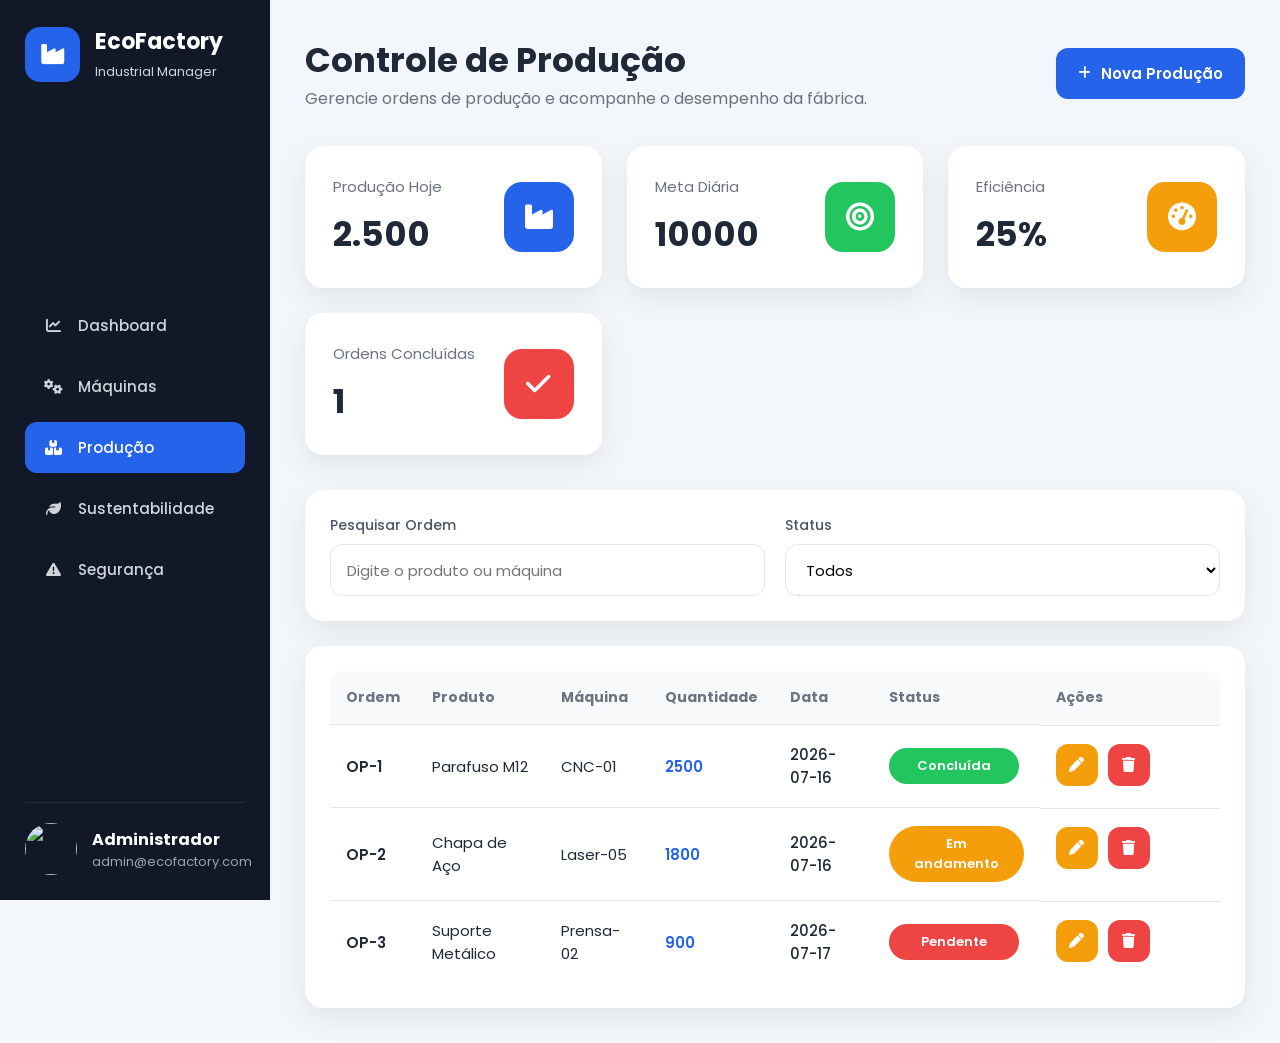
==== frontend/producao.html @ 7e170265 "implementei muitas pastas do projeto" ====
<!DOCTYPE html>
<html lang="pt-BR">

<head>

    <meta charset="UTF-8">

    <meta name="viewport" content="width=device-width, initial-scale=1.0">

    <title>EcoFactory | Produção</title>

    <link rel="preconnect" href="https://fonts.googleapis.com">

    <link href="https://fonts.googleapis.com/css2?family=Poppins:wght@300;400;500;600;700&display=swap" rel="stylesheet">

    <link rel="stylesheet"
        href="https://cdnjs.cloudflare.com/ajax/libs/font-awesome/6.7.2/css/all.min.css">

    <link rel="stylesheet" href="css/style.css">

    <link rel="stylesheet" href="css/producao.css">

</head>

<body>

<div class="container">

<aside class="sidebar">

<div class="logo">

<div class="logo-icon">
<i class="fa-solid fa-industry"></i>
</div>

<div class="logo-text">
<h2>EcoFactory</h2>
<span>Industrial Manager</span>
</div>

</div>

<nav class="menu">

<a href="index.html">
<i class="fa-solid fa-chart-line"></i>
Dashboard
</a>

<a href="maquinas.html">
<i class="fa-solid fa-gears"></i>
Máquinas
</a>

<a href="producao.html" class="active">
<i class="fa-solid fa-boxes-stacked"></i>
Produção
</a>

<a href="sustentabilidade.html">
<i class="fa-solid fa-leaf"></i>
Sustentabilidade
</a>

<a href="seguranca.html">
<i class="fa-solid fa-triangle-exclamation"></i>
Segurança
</a>

</nav>

<div class="sidebar-footer">

<img src="https://i.pravatar.cc/60" alt="">

<div>

<strong>Administrador</strong>

<p>admin@ecofactory.com</p>

</div>

</div>

</aside>

<main class="content">

<header class="topbar">

<div>

<h1>Controle de Produção</h1>

<span>Gerencie ordens de produção e acompanhe o desempenho da fábrica.</span>

</div>

<button class="btn btn-primary" id="novaProducao">

<i class="fa-solid fa-plus"></i>

Nova Produção

</button>

</header>

<section class="cards">

<div class="card">

<div class="card-info">

<span>Produção Hoje</span>

<h2 id="producaoHoje">0</h2>

</div>

<div class="card-icon blue">

<i class="fa-solid fa-industry"></i>

</div>

</div>

<div class="card">

<div class="card-info">

<span>Meta Diária</span>

<h2 id="metaDiaria">10000</h2>

</div>

<div class="card-icon green">

<i class="fa-solid fa-bullseye"></i>

</div>

</div>

<div class="card">

<div class="card-info">

<span>Eficiência</span>

<h2 id="eficiencia">0%</h2>

</div>

<div class="card-icon yellow">

<i class="fa-solid fa-gauge-high"></i>

</div>

</div>

<div class="card">

<div class="card-info">

<span>Ordens Concluídas</span>

<h2 id="ordensConcluidas">0</h2>

</div>

<div class="card-icon red">

<i class="fa-solid fa-check"></i>

</div>

</div>

</section>

<div class="panel">

<div class="grid-2">

<div class="form-group">

<label>Pesquisar Ordem</label>

<input
type="text"
id="pesquisa"
placeholder="Digite o produto ou máquina">

</div>

<div class="form-group">

<label>Status</label>

<select id="filtroStatus">

<option value="">Todos</option>

<option value="Concluída">Concluída</option>

<option value="Em andamento">Em andamento</option>

<option value="Pendente">Pendente</option>

</select>

</div>

</div>

</div>

<div class="panel mt-20">

<table>

<thead>

<tr>

<th>Ordem</th>

<th>Produto</th>

<th>Máquina</th>

<th>Quantidade</th>

<th>Data</th>

<th>Status</th>

<th>Ações</th>

</tr>

</thead>

<tbody id="listaProducoes">

</tbody>

</table>

</div>

</main>

</div>

<div class="modal" id="modal">

<div class="modal-content">

<h2 id="tituloModal">

Nova Produção

</h2>

<form id="formProducao">

<div class="grid-2">

<div class="form-group">

<label>Produto</label>

<input
id="produto"
required>

</div>

<div class="form-group">

<label>Máquina</label>

<input
id="maquina"
required>

</div>

</div>

<div class="grid-2">

<div class="form-group">

<label>Quantidade</label>

<input
type="number"
id="quantidade"
required>

</div>

<div class="form-group">

<label>Data</label>

<input
type="date"
id="data"
required>

</div>

</div>

<div class="form-group">

<label>Status</label>

<select id="status">

<option>Concluída</option>

<option>Em andamento</option>

<option>Pendente</option>

</select>

</div>

<div
class="mt-20"
style="display:flex;justify-content:flex-end;gap:15px;">

<button
type="button"
class="btn btn-danger"
id="cancelar">

Cancelar

</button>

<button
class="btn btn-success">

Salvar

</button>

</div>

</form>

</div>

</div>

<script src="js/producao.js"></script>

</body>

</html>
---- frontend/css/style.css ----
*{
    margin:0;
    padding:0;
    box-sizing:border-box;
}

html{
    scroll-behavior:smooth;
}

body{

    font-family:'Poppins',sans-serif;
    background:#f3f6fb;
    color:#1f2937;
}


:root{

    --primary:#2563eb;
    --primary-dark:#1e40af;

    --green:#22c55e;
    --red:#ef4444;
    --yellow:#f59e0b;

    --background:#f3f6fb;

    --card:#ffffff;

    --sidebar:#111827;

    --text:#1f2937;

    --gray:#6b7280;

    --border:#e5e7eb;

    --shadow:0 10px 30px rgba(0,0,0,.08);

}



.container{

    display:flex;

    min-height:100vh;

}


.sidebar{

    width:270px;

    background:var(--sidebar);

    color:white;

    display:flex;

    flex-direction:column;

    justify-content:space-between;

    position:fixed;

    left:0;

    top:0;

    bottom:0;

    padding:25px;

}



.logo{

    display:flex;

    align-items:center;

    gap:15px;

    margin-bottom:45px;

}

.logo-icon{

    width:55px;

    height:55px;

    background:var(--primary);

    display:flex;

    align-items:center;

    justify-content:center;

    border-radius:15px;

    font-size:23px;

}

.logo-text h2{

    font-size:22px;

}

.logo-text span{

    font-size:13px;

    color:#cbd5e1;

}



.menu{

    display:flex;

    flex-direction:column;

    gap:10px;

}

.menu a{

    display:flex;

    align-items:center;

    gap:15px;

    text-decoration:none;

    color:#d1d5db;

    padding:14px 18px;

    border-radius:12px;

    transition:.30s;

    font-size:15px;

    font-weight:500;

}

.menu a:hover{

    background:#1f2937;

    color:white;

}

.menu a.active{

    background:var(--primary);

    color:white;

}

.menu i{

    width:20px;

    text-align:center;

}


.sidebar-footer{

    display:flex;

    align-items:center;

    gap:15px;

    margin-top:35px;

    padding-top:20px;

    border-top:1px solid rgba(255,255,255,.08);

}

.sidebar-footer img{

    width:52px;

    height:52px;

    border-radius:50%;

}

.sidebar-footer strong{

    display:block;

}

.sidebar-footer p{

    color:#9ca3af;

    font-size:13px;

}



.content{

    margin-left:270px;

    width:100%;

    padding:35px;

}



.topbar{

    display:flex;

    justify-content:space-between;

    align-items:center;

    margin-bottom:35px;

}

.topbar h1{

    font-size:34px;

    font-weight:700;

}

.topbar span{

    color:var(--gray);

}

.top-actions{

    display:flex;

    gap:15px;

}

.notification,
.profile{

    width:52px;

    height:52px;

    border:none;

    background:white;

    border-radius:15px;

    cursor:pointer;

    box-shadow:var(--shadow);

    position:relative;

    transition:.3s;

}

.notification:hover,
.profile:hover{

    transform:translateY(-3px);

}

.notification i,
.profile i{

    font-size:18px;

    color:#374151;

}

.badge{

    position:absolute;

    top:8px;

    right:10px;

    width:20px;

    height:20px;

    border-radius:50%;

    background:var(--red);

    color:white;

    display:flex;

    justify-content:center;

    align-items:center;

    font-size:11px;

}



.cards{

    display:grid;

    grid-template-columns:repeat(auto-fit,minmax(240px,1fr));

    gap:25px;

    margin-bottom:35px;

}

.card{

    background:white;

    border-radius:18px;

    padding:28px;

    box-shadow:var(--shadow);

    display:flex;

    justify-content:space-between;

    align-items:center;

    transition:.3s;

}

.card:hover{

    transform:translateY(-6px);

}

.card-info span{

    color:var(--gray);

    font-size:15px;

}

.card-info h2{

    margin-top:10px;

    font-size:34px;

}

.card-icon{

    width:70px;

    height:70px;

    border-radius:18px;

    display:flex;

    justify-content:center;

    align-items:center;

    color:white;

    font-size:28px;

}

.blue{

    background:var(--primary);

}

.green{

    background:var(--green);

}

.yellow{

    background:var(--yellow);

}

.red{

    background:var(--red);

}


.dashboard{

    display:grid;

    grid-template-columns:2fr 1fr;

    gap:25px;

}

.left,
.right{

    display:flex;

    flex-direction:column;

    gap:25px;

}



.panel{

    background:white;

    border-radius:18px;

    padding:25px;

    box-shadow:var(--shadow);

    animation:fadeUp .6s ease;

}

.panel-header{

    display:flex;

    justify-content:space-between;

    align-items:center;

    margin-bottom:25px;

}

.panel-header h2{

    font-size:22px;

    font-weight:600;

}



canvas{

    width:100%!important;

    max-height:340px;

}



table{

    width:100%;

    border-collapse:collapse;

}

thead{

    background:#f8fafc;

}

thead th{

    text-align:left;

    padding:16px;

    font-size:14px;

    color:#6b7280;

}

tbody td{

    padding:18px 16px;

    border-top:1px solid var(--border);

    font-size:15px;

}

tbody tr{

    transition:.3s;

}

tbody tr:hover{

    background:#f8fafc;

}



.status{

    display:inline-block;

    padding:8px 16px;

    border-radius:30px;

    color:white;

    font-size:13px;

    font-weight:600;

}

.ativo{

    background:#22c55e;

}

.manutencao{

    background:#f59e0b;

}

.parado{

    background:#ef4444;

}



.indicator{

    display:flex;

    justify-content:space-between;

    align-items:center;

    margin-top:20px;

}

.indicator span{

    color:#4b5563;

    font-size:15px;

}

.indicator strong{

    font-size:18px;

}



.progress{

    width:100%;

    height:10px;

    background:#e5e7eb;

    border-radius:20px;

    overflow:hidden;

    margin-top:10px;

    margin-bottom:20px;

}

.progress div{

    height:100%;

    border-radius:20px;

    background:linear-gradient(90deg,#2563eb,#22c55e);

}



.timeline{

    list-style:none;

    display:flex;

    flex-direction:column;

    gap:20px;

}

.timeline li{

    position:relative;

    padding-left:30px;

    color:#4b5563;

    line-height:24px;

}

.timeline li::before{

    content:"";

    position:absolute;

    left:0;

    top:8px;

    width:12px;

    height:12px;

    border-radius:50%;

    background:#2563eb;

}

.timeline li::after{

    content:"";

    position:absolute;

    left:5px;

    top:22px;

    width:2px;

    height:38px;

    background:#d1d5db;

}

.timeline li:last-child::after{

    display:none;

}



::-webkit-scrollbar{

    width:10px;

}

::-webkit-scrollbar-thumb{

    background:#2563eb;

    border-radius:20px;

}

::-webkit-scrollbar-track{

    background:#f3f4f6;

}


@keyframes fadeUp{

    from{

        opacity:0;

        transform:translateY(25px);

    }

    to{

        opacity:1;

        transform:translateY(0);

    }

}

.card,
.panel{

    animation:fadeUp .5s ease;

}



.card,
.panel,
.notification,
.profile{

    transition:.3s;

}

.panel:hover{

    transform:translateY(-4px);

}

.card:hover{

    box-shadow:0 18px 40px rgba(0,0,0,.12);

}


.btn{

    padding:14px 22px;

    border:none;

    border-radius:12px;

    cursor:pointer;

    font-family:'Poppins',sans-serif;

    font-size:15px;

    font-weight:600;

    transition:.3s;

}

.btn-primary{

    background:var(--primary);

    color:white;

}

.btn-primary:hover{

    background:var(--primary-dark);

}

.btn-success{

    background:var(--green);

    color:white;

}

.btn-danger{

    background:var(--red);

    color:white;

}

.btn-warning{

    background:var(--yellow);

    color:white;

}



form{

    display:flex;

    flex-direction:column;

    gap:20px;

}

.form-group{

    display:flex;

    flex-direction:column;

}

.form-group label{

    margin-bottom:8px;

    font-size:14px;

    font-weight:500;

    color:#4b5563;

}

input,
select,
textarea{

    width:100%;

    padding:14px 16px;

    border:1px solid var(--border);

    border-radius:12px;

    font-family:'Poppins',sans-serif;

    font-size:15px;

    outline:none;

    transition:.3s;

    background:#fff;

}

textarea{

    resize:vertical;

    min-height:120px;

}

input:focus,
select:focus,
textarea:focus{

    border-color:var(--primary);

    box-shadow:0 0 0 4px rgba(37,99,235,.15);

}



.grid-2{

    display:grid;

    grid-template-columns:repeat(2,1fr);

    gap:20px;

}

.grid-3{

    display:grid;

    grid-template-columns:repeat(3,1fr);

    gap:20px;

}



.modal{

    position:fixed;

    inset:0;

    background:rgba(0,0,0,.45);

    display:none;

    justify-content:center;

    align-items:center;

    z-index:999;

}

.modal-content{

    width:650px;

    max-width:95%;

    background:#fff;

    border-radius:18px;

    padding:30px;

    box-shadow:var(--shadow);

    animation:fadeUp .3s ease;

}



.mt-20{

    margin-top:20px;

}

.mt-30{

    margin-top:30px;

}

.mb-20{

    margin-bottom:20px;

}

.text-center{

    text-align:center;

}

.text-right{

    text-align:right;

}

.w-100{

    width:100%;

}

.hidden{

    display:none;

}



@media(max-width:1400px){

.dashboard{

    grid-template-columns:1fr;

}

.right{

    flex-direction:row;

    flex-wrap:wrap;

}

.right .panel{

    flex:1;

}

}

@media(max-width:1100px){

.sidebar{

    width:90px;

    padding:20px 10px;

}

.logo-text{

    display:none;

}

.menu a{

    justify-content:center;

}

.menu a i{

    margin:0;

}

.menu a{

    font-size:0;

}

.menu a i{

    font-size:20px;

}

.sidebar-footer{

    display:none;

}

.content{

    margin-left:90px;

}

}

@media(max-width:768px){

.content{

    padding:20px;

}

.cards{

    grid-template-columns:1fr;

}

.grid-2{

    grid-template-columns:1fr;

}

.grid-3{

    grid-template-columns:1fr;

}

.topbar{

    flex-direction:column;

    align-items:flex-start;

    gap:20px;

}

.dashboard{

    grid-template-columns:1fr;

}

.panel{

    padding:20px;

}

table{

    display:block;

    overflow-x:auto;

}

}

@media(max-width:520px){

.sidebar{

    position:fixed;

    left:-100%;

    transition:.3s;

}

.sidebar.open{

    left:0;

}

.content{

    margin-left:0;

}

.card{

    flex-direction:column;

    gap:20px;

    text-align:center;

}

.card-icon{

    width:60px;

    height:60px;

}

.topbar h1{

    font-size:28px;

}

}



body.dark{

    background:#111827;

    color:#fff;

}

body.dark .panel,
body.dark .card,
body.dark .notification,
body.dark .profile{

    background:#1f2937;

    color:white;

}

body.dark table thead{

    background:#111827;

}

body.dark tbody tr:hover{

    background:#374151;

}

body.dark input,
body.dark textarea,
body.dark select{

    background:#111827;

    color:white;

    border-color:#374151;

}

body.dark .progress{

    background:#374151;

}
---- frontend/css/producao.css ----
.panel {
    margin-top: 25px;
}

.panel:first-of-type {
    margin-top: 0;
}

#novaProducao {
    display: flex;
    align-items: center;
    gap: 10px;
}

#novaProducao i {
    font-size: 14px;
}

#pesquisa,
#filtroStatus {
    height: 52px;
}

table td:last-child {
    width: 180px;
    display: flex;
    gap: 10px;
    align-items: center;
}

.editar,
.excluir {
    width: 42px;
    height: 42px;
    padding: 0;
    display: flex;
    justify-content: center;
    align-items: center;
}

.editar i,
.excluir i {
    font-size: 15px;
}

.editar:hover,
.excluir:hover {
    transform: scale(1.08);
}

#listaProducoes td:nth-child(1) {
    font-weight: 600;
}

#listaProducoes td:nth-child(4) {
    color: #2563eb;
    font-weight: 600;
}

#listaProducoes td:nth-child(5) {
    font-weight: 500;
}

.status {
    min-width: 130px;
    text-align: center;
}

.modal {
    backdrop-filter: blur(4px);
}

.modal-content {
    max-width: 720px;
}

.modal-content h2 {
    margin-bottom: 25px;
    font-size: 28px;
}

.modal-content .grid-2 {
    margin-bottom: 15px;
}

.modal-content button {
    min-width: 120px;
}

input[type="number"]::-webkit-inner-spin-button,
input[type="number"]::-webkit-outer-spin-button {
    appearance: none;
}

tbody tr {
    animation: aparecer .35s ease;
}

@keyframes aparecer {

    from {

        opacity: 0;
        transform: translateY(10px);

    }

    to {

        opacity: 1;
        transform: translateY(0);

    }

}

.btn {
    transition: .25s;
}

.btn:hover {
    box-shadow: 0 10px 20px rgba(0,0,0,.15);
}

.btn-success:hover {
    background: #16a34a;
}

.btn-danger:hover {
    background: #dc2626;
}

.btn-warning:hover {
    background: #d97706;
}

.card {
    cursor: default;
}

.card:hover {
    transform: translateY(-5px);
}

table {
    overflow: hidden;
    border-radius: 14px;
}

thead th:first-child {
    border-top-left-radius: 10px;
}

thead th:last-child {
    border-top-right-radius: 10px;
}

tbody tr:last-child td:first-child {
    border-bottom-left-radius: 10px;
}

tbody tr:last-child td:last-child {
    border-bottom-right-radius: 10px;
}

body.dark .modal-content {
    background: #1f2937;
}

body.dark .modal-content h2 {
    color: white;
}

body.dark input,
body.dark select {
    background: #111827;
    color: white;
}

body.dark table tbody tr:hover {
    background: #2d3748;
}

body.dark table {
    color: white;
}

@media (max-width:900px){

    table td:last-child{

        width:auto;

    }

    .modal-content{

        padding:25px;

    }

}

@media (max-width:768px){

    #novaProducao{

        width:100%;
        justify-content:center;

    }

    table{

        min-width:900px;

    }

}

@media (max-width:520px){

    .modal-content{

        width:95%;
        padding:20px;

    }

    .modal-content h2{

        font-size:22px;

    }

    .modal-content button{

        width:100%;

    }

}
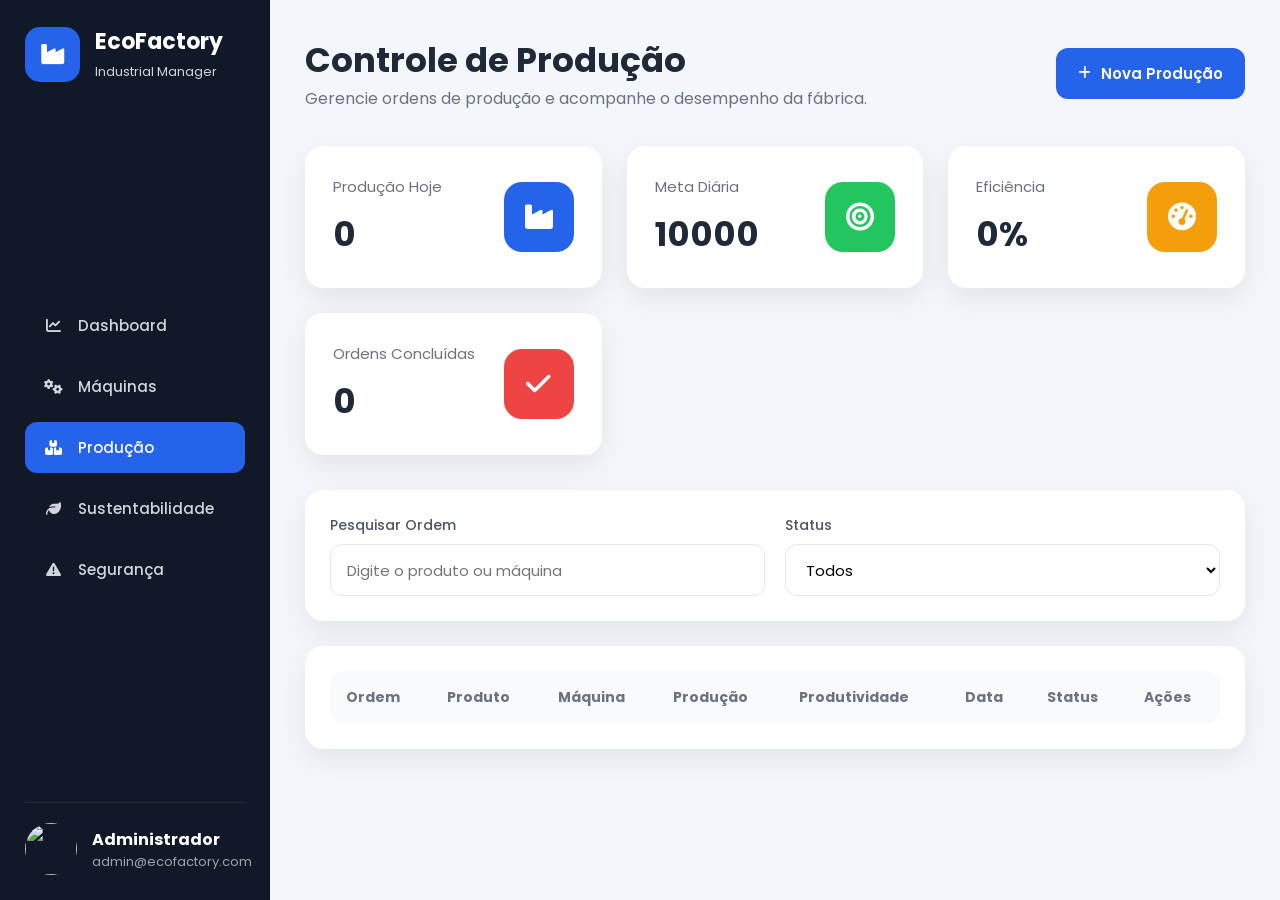
==== commit 23aa858e: "top" ====
--- a/frontend/producao.html
+++ b/frontend/producao.html
@@ -35,45 +35,71 @@
 </div>
 
 <div class="logo-text">
+
 <h2>EcoFactory</h2>
+
 <span>Industrial Manager</span>
-</div>
-
-</div>
+
+</div>
+
+</div>
+
 
 <nav class="menu">
 
 <a href="index.html">
+
 <i class="fa-solid fa-chart-line"></i>
+
 Dashboard
+
 </a>
 
+
 <a href="maquinas.html">
+
 <i class="fa-solid fa-gears"></i>
+
 Máquinas
+
 </a>
 
+
 <a href="producao.html" class="active">
+
 <i class="fa-solid fa-boxes-stacked"></i>
+
 Produção
+
 </a>
 
+
 <a href="sustentabilidade.html">
+
 <i class="fa-solid fa-leaf"></i>
+
 Sustentabilidade
+
 </a>
 
+
 <a href="seguranca.html">
+
 <i class="fa-solid fa-triangle-exclamation"></i>
+
 Segurança
+
 </a>
 
+
 </nav>
 
+
 <div class="sidebar-footer">
 
 <img src="https://i.pravatar.cc/60" alt="">
 
+
 <div>
 
 <strong>Administrador</strong>
@@ -82,12 +108,16 @@
 
 </div>
 
-</div>
+
+</div>
+
 
 </aside>
 
+
 <main class="content">
 
+
 <header class="topbar">
 
 <div>
@@ -98,6 +128,7 @@
 
 </div>
 
+
 <button class="btn btn-primary" id="novaProducao">
 
 <i class="fa-solid fa-plus"></i>
@@ -106,10 +137,14 @@
 
 </button>
 
+
 </header>
 
+
+
 <section class="cards">
 
+
 <div class="card">
 
 <div class="card-info">
@@ -120,13 +155,17 @@
 
 </div>
 
+
 <div class="card-icon blue">
 
 <i class="fa-solid fa-industry"></i>
 
 </div>
 
-</div>
+
+</div>
+
+
 
 <div class="card">
 
@@ -138,13 +177,17 @@
 
 </div>
 
+
 <div class="card-icon green">
 
 <i class="fa-solid fa-bullseye"></i>
 
 </div>
 
-</div>
+
+</div>
+
+
 
 <div class="card">
 
@@ -156,13 +199,17 @@
 
 </div>
 
+
 <div class="card-icon yellow">
 
 <i class="fa-solid fa-gauge-high"></i>
 
 </div>
 
-</div>
+
+</div>
+
+
 
 <div class="card">
 
@@ -174,37 +221,55 @@
 
 </div>
 
+
 <div class="card-icon red">
 
 <i class="fa-solid fa-check"></i>
 
 </div>
 
-</div>
+
+</div>
+
 
 </section>
 
+
+
 <div class="panel">
 
+
 <div class="grid-2">
 
-<div class="form-group">
+
+<div class="form-group">
+
 
 <label>Pesquisar Ordem</label>
 
+
 <input
+
 type="text"
+
 id="pesquisa"
+
 placeholder="Digite o produto ou máquina">
 
-</div>
-
-<div class="form-group">
+
+</div>
+
+
+
+<div class="form-group">
+
 
 <label>Status</label>
 
+
 <select id="filtroStatus">
 
+
 <option value="">Todos</option>
 
 <option value="Concluída">Concluída</option>
@@ -213,29 +278,38 @@
 
 <option value="Pendente">Pendente</option>
 
+
 </select>
 
-</div>
-
-</div>
-
-</div>
-
+
+</div>
+
+
+</div>
+
+
+</div>
 <div class="panel mt-20">
 
+
 <table>
 
+
 <thead>
 
+
 <tr>
 
+
 <th>Ordem</th>
 
 <th>Produto</th>
 
 <th>Máquina</th>
 
-<th>Quantidade</th>
+<th>Produção</th>
+
+<th>Produtividade</th>
 
 <th>Data</th>
 
@@ -243,130 +317,236 @@
 
 <th>Ações</th>
 
+
 </tr>
 
+
 </thead>
 
+
+
 <tbody id="listaProducoes">
 
+
 </tbody>
 
+
+
 </table>
 
-</div>
+
+</div>
+
 
 </main>
 
-</div>
+
+</div>
+
+
 
 <div class="modal" id="modal">
 
+
 <div class="modal-content">
 
+
 <h2 id="tituloModal">
 
 Nova Produção
 
 </h2>
 
+
+
 <form id="formProducao">
 
+
 <div class="grid-2">
 
-<div class="form-group">
+
+
+<div class="form-group">
+
 
 <label>Produto</label>
 
+
 <input
+
 id="produto"
+
 required>
 
-</div>
-
-<div class="form-group">
+
+</div>
+
+
+
+<div class="form-group">
+
 
 <label>Máquina</label>
 
+
 <input
+
 id="maquina"
+
 required>
 
-</div>
-
-</div>
+
+</div>
+
+
+
+</div>
+
+
 
 <div class="grid-2">
 
-<div class="form-group">
-
-<label>Quantidade</label>
+
+
+<div class="form-group">
+
+
+<label>Quantidade Produzida</label>
+
 
 <input
+
 type="number"
-id="quantidade"
+
+id="quantidadeProduzida"
+
 required>
 
-</div>
-
-<div class="form-group">
+
+</div>
+
+
+
+<div class="form-group">
+
+
+<label>Quantidade Esperada</label>
+
+
+<input
+
+type="number"
+
+id="quantidadeEsperada"
+
+required>
+
+
+</div>
+
+
+
+</div>
+
+
+
+<div class="form-group">
+
 
 <label>Data</label>
 
+
 <input
+
 type="date"
+
 id="data"
+
 required>
 
-</div>
-
-</div>
-
-<div class="form-group">
+
+</div>
+
+
+
+<div class="form-group">
+
 
 <label>Status</label>
 
+
 <select id="status">
 
+
 <option>Concluída</option>
 
 <option>Em andamento</option>
 
 <option>Pendente</option>
 
+
 </select>
 
-</div>
+
+</div>
+
+
 
 <div
+
 class="mt-20"
+
 style="display:flex;justify-content:flex-end;gap:15px;">
 
+
+
 <button
+
 type="button"
+
 class="btn btn-danger"
+
 id="cancelar">
 
+
 Cancelar
 
+
 </button>
 
+
+
 <button
+
 class="btn btn-success">
 
+
 Salvar
 
+
 </button>
 
-</div>
+
+
+</div>
+
+
 
 </form>
 
-</div>
-
-</div>
+
+
+</div>
+
+
+</div>
+
+
 
 <script src="js/producao.js"></script>
 
+
 </body>
 
+
 </html>
